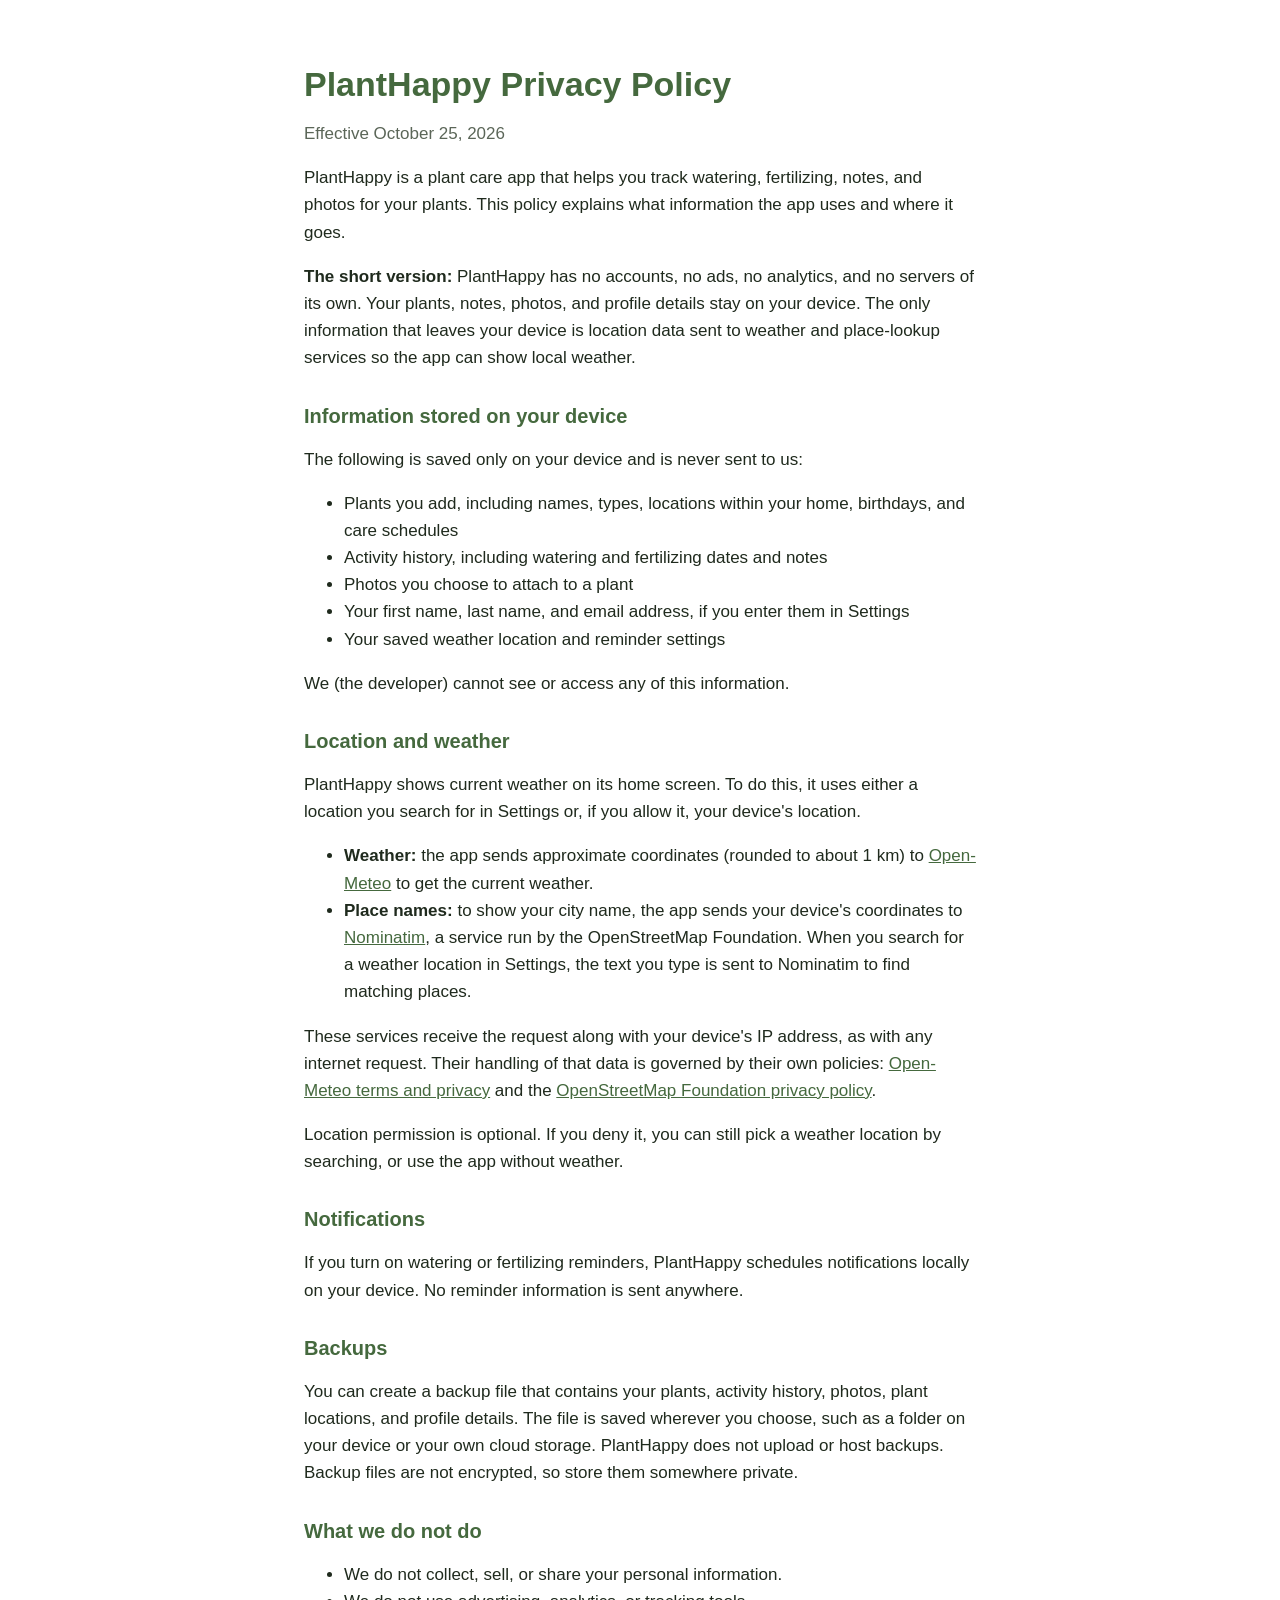
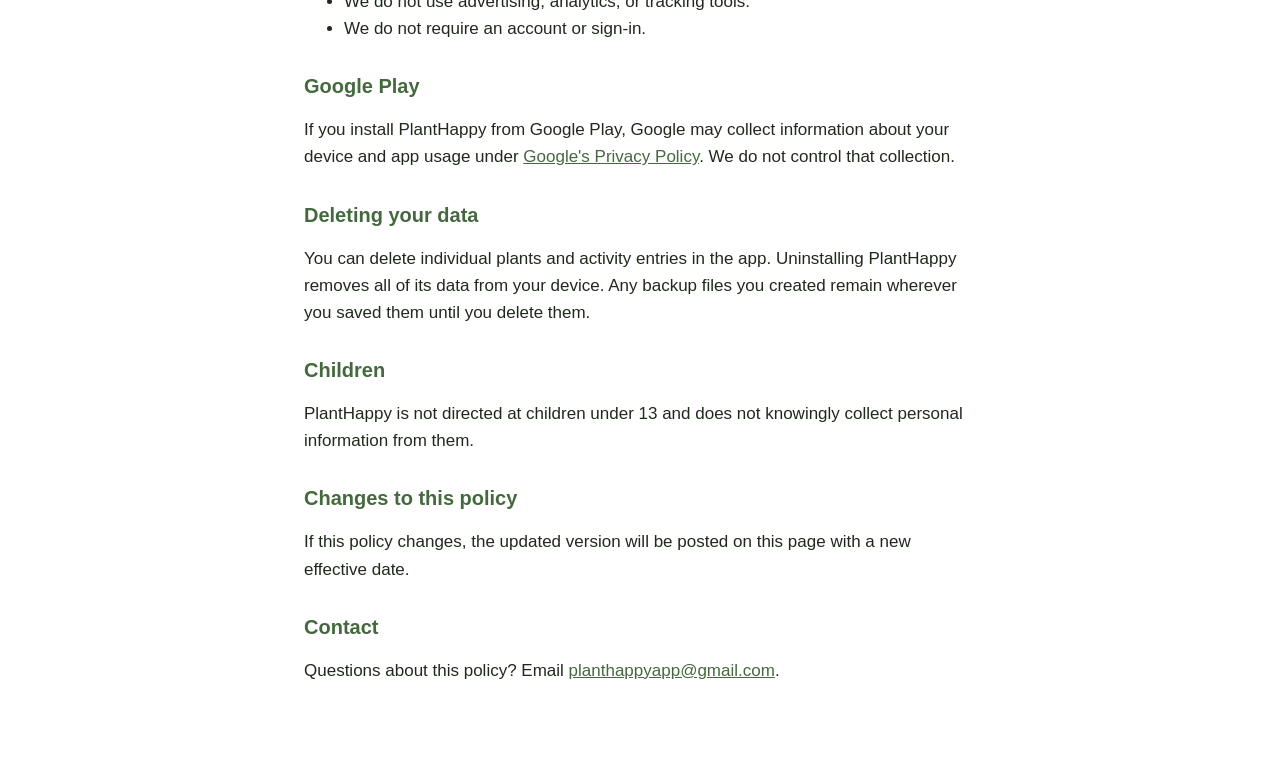
==== privacy/index.html @ c616aaad "Add PlantHappy site with privacy policy" ====
<!doctype html>
<html lang="en">
<head>
<meta charset="utf-8">
<meta name="viewport" content="width=device-width, initial-scale=1">
<title>PlantHappy Privacy Policy</title>
<link rel="stylesheet" href="../style.css">
</head>
<body>
<main>
<h1>PlantHappy Privacy Policy</h1>
<p class="meta">Effective October 25, 2026</p>

<p>PlantHappy is a plant care app that helps you track watering, fertilizing, notes, and photos for your plants. This policy explains what information the app uses and where it goes.</p>

<p><strong>The short version:</strong> PlantHappy has no accounts, no ads, no analytics, and no servers of its own. Your plants, notes, photos, and profile details stay on your device. The only information that leaves your device is location data sent to weather and place-lookup services so the app can show local weather.</p>

<h2>Information stored on your device</h2>
<p>The following is saved only on your device and is never sent to us:</p>
<ul>
<li>Plants you add, including names, types, locations within your home, birthdays, and care schedules</li>
<li>Activity history, including watering and fertilizing dates and notes</li>
<li>Photos you choose to attach to a plant</li>
<li>Your first name, last name, and email address, if you enter them in Settings</li>
<li>Your saved weather location and reminder settings</li>
</ul>
<p>We (the developer) cannot see or access any of this information.</p>

<h2>Location and weather</h2>
<p>PlantHappy shows current weather on its home screen. To do this, it uses either a location you search for in Settings or, if you allow it, your device's location.</p>
<ul>
<li><strong>Weather:</strong> the app sends approximate coordinates (rounded to about 1 km) to <a href="https://open-meteo.com/">Open-Meteo</a> to get the current weather.</li>
<li><strong>Place names:</strong> to show your city name, the app sends your device's coordinates to <a href="https://nominatim.openstreetmap.org/">Nominatim</a>, a service run by the OpenStreetMap Foundation. When you search for a weather location in Settings, the text you type is sent to Nominatim to find matching places.</li>
</ul>
<p>These services receive the request along with your device's IP address, as with any internet request. Their handling of that data is governed by their own policies: <a href="https://open-meteo.com/en/terms">Open-Meteo terms and privacy</a> and the <a href="https://osmfoundation.org/wiki/Privacy_Policy">OpenStreetMap Foundation privacy policy</a>.</p>
<p>Location permission is optional. If you deny it, you can still pick a weather location by searching, or use the app without weather.</p>

<h2>Notifications</h2>
<p>If you turn on watering or fertilizing reminders, PlantHappy schedules notifications locally on your device. No reminder information is sent anywhere.</p>

<h2>Backups</h2>
<p>You can create a backup file that contains your plants, activity history, photos, plant locations, and profile details. The file is saved wherever you choose, such as a folder on your device or your own cloud storage. PlantHappy does not upload or host backups. Backup files are not encrypted, so store them somewhere private.</p>

<h2>What we do not do</h2>
<ul>
<li>We do not collect, sell, or share your personal information.</li>
<li>We do not use advertising, analytics, or tracking tools.</li>
<li>We do not require an account or sign-in.</li>
</ul>

<h2>Google Play</h2>
<p>If you install PlantHappy from Google Play, Google may collect information about your device and app usage under <a href="https://policies.google.com/privacy">Google's Privacy Policy</a>. We do not control that collection.</p>

<h2>Deleting your data</h2>
<p>You can delete individual plants and activity entries in the app. Uninstalling PlantHappy removes all of its data from your device. Any backup files you created remain wherever you saved them until you delete them.</p>

<h2>Children</h2>
<p>PlantHappy is not directed at children under 13 and does not knowingly collect personal information from them.</p>

<h2>Changes to this policy</h2>
<p>If this policy changes, the updated version will be posted on this page with a new effective date.</p>

<h2>Contact</h2>
<p>Questions about this policy? Email <a href="mailto:planthappyapp@gmail.com">planthappyapp@gmail.com</a>.</p>
</main>
</body>
</html>
---- style.css ----
:root {
  --bg: #ffffff;
  --text: #1f2a1d;
  --muted: #5b6658;
  --accent: #45693e;
}
@media (prefers-color-scheme: dark) {
  :root {
    --bg: #141a13;
    --text: #e6ece4;
    --muted: #a3ad9f;
    --accent: #8fc283;
  }
}
body {
  margin: 0;
  background: var(--bg);
  color: var(--text);
  font: 17px/1.6 -apple-system, BlinkMacSystemFont, "Segoe UI", Roboto, sans-serif;
}
main {
  max-width: 42rem;
  margin: 0 auto;
  padding: 2.5rem 16px 4rem;
}
h1, h2 { color: var(--accent); line-height: 1.25; }
h2 { margin-top: 2rem; font-size: 1.25rem; }
a { color: var(--accent); }
.meta { color: var(--muted); margin-top: -0.5rem; }
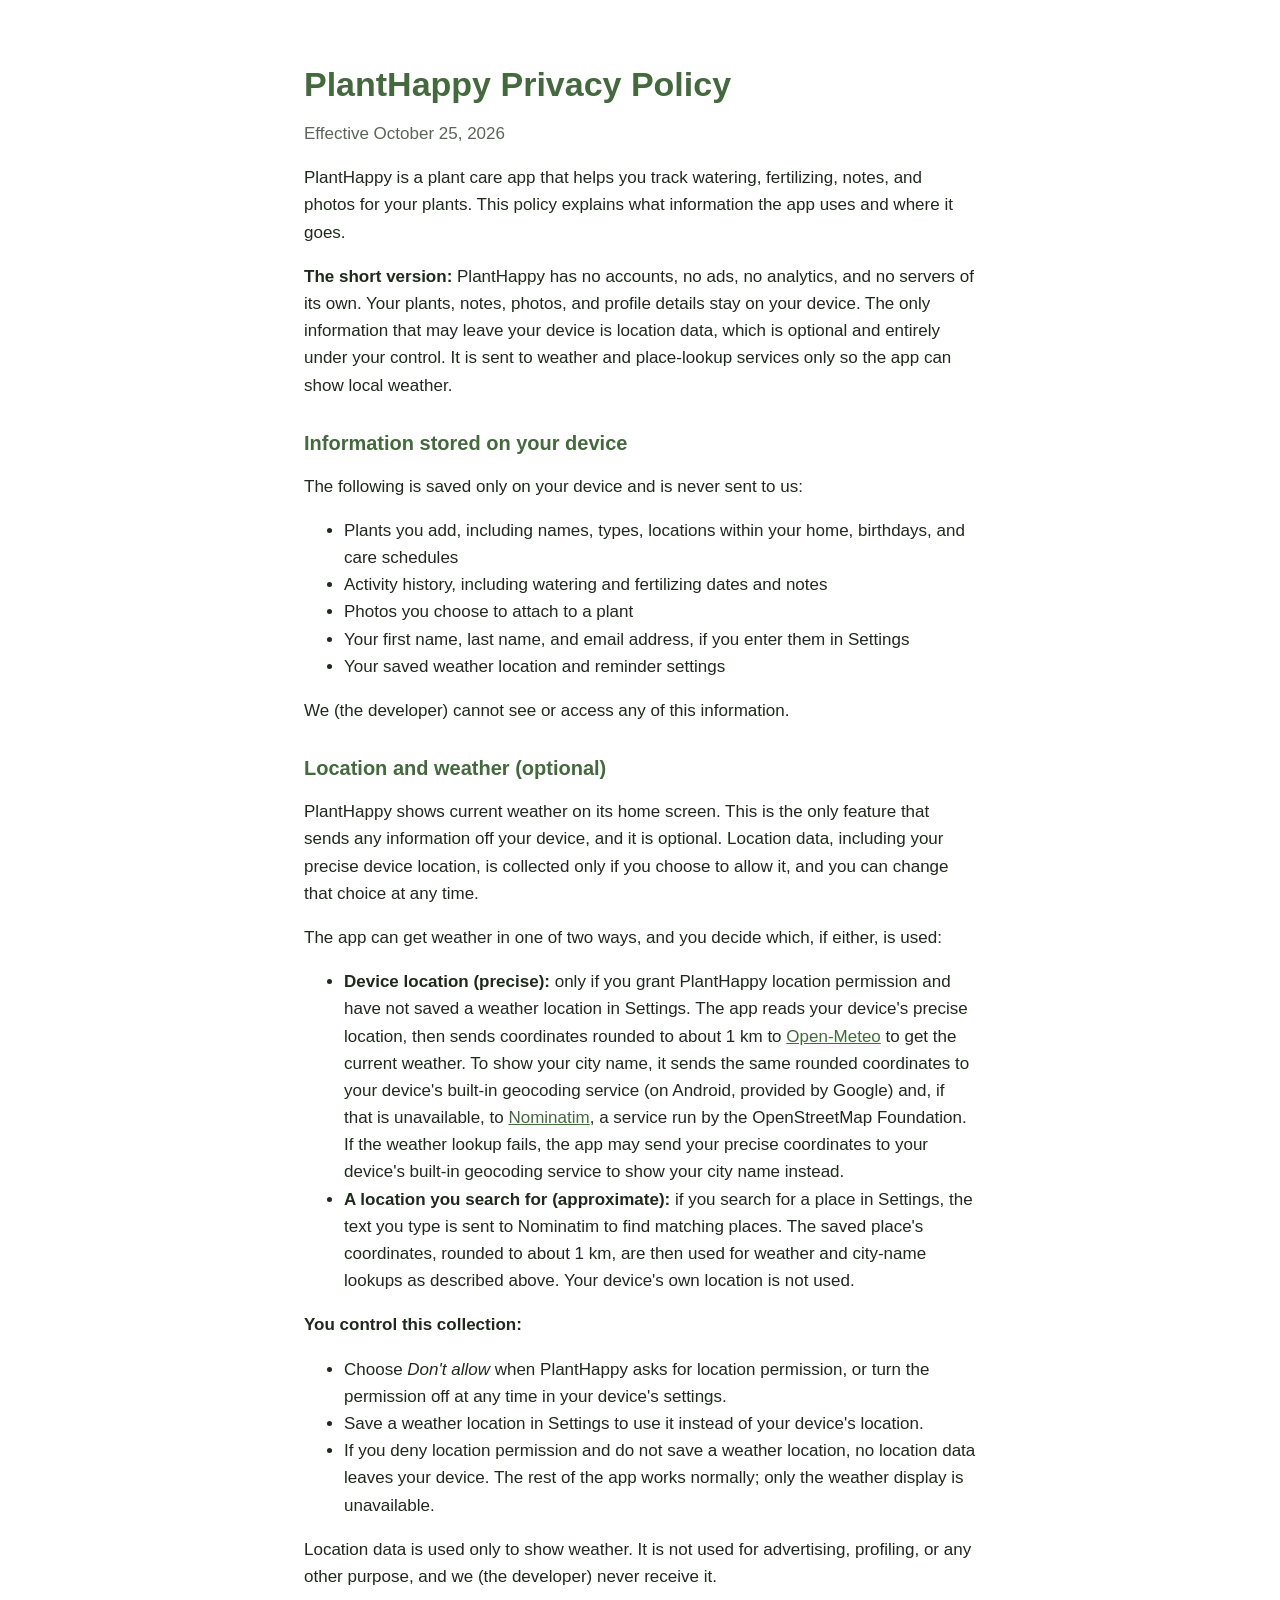
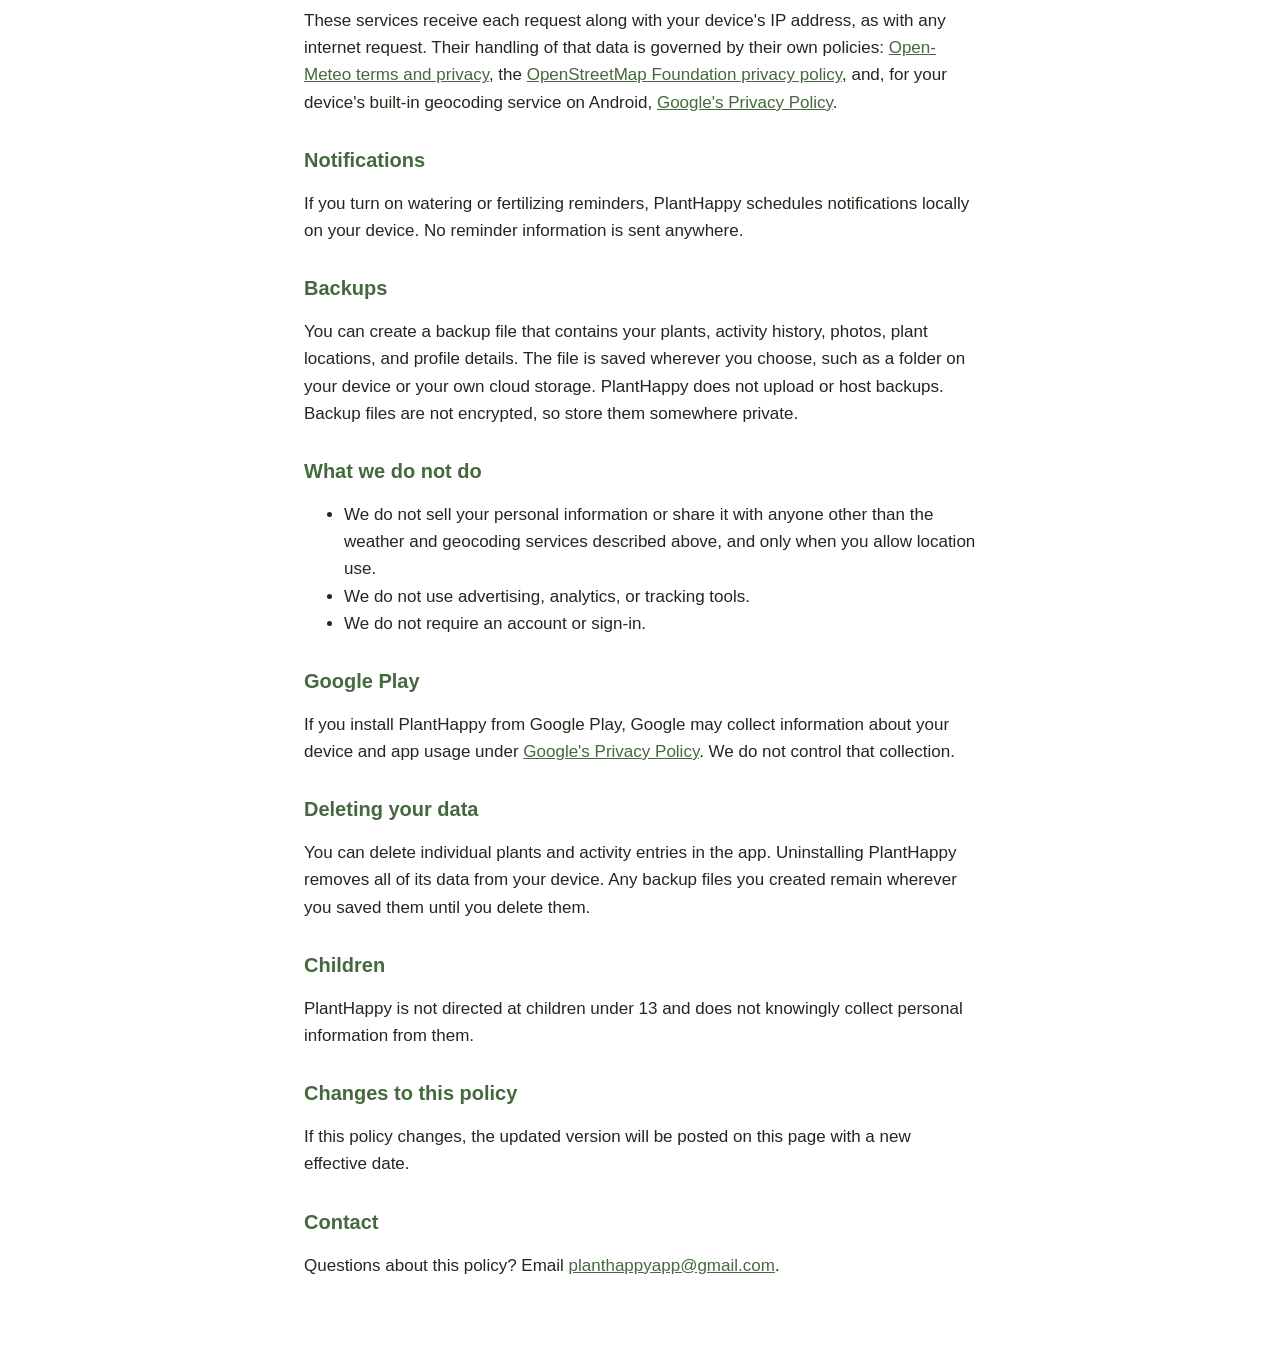
==== commit 338baa3d: "Clarify optional location collection and geocoding services in privacy policy" ====
--- a/privacy/index.html
+++ b/privacy/index.html
@@ -13,7 +13,7 @@
 
 <p>PlantHappy is a plant care app that helps you track watering, fertilizing, notes, and photos for your plants. This policy explains what information the app uses and where it goes.</p>
 
-<p><strong>The short version:</strong> PlantHappy has no accounts, no ads, no analytics, and no servers of its own. Your plants, notes, photos, and profile details stay on your device. The only information that leaves your device is location data sent to weather and place-lookup services so the app can show local weather.</p>
+<p><strong>The short version:</strong> PlantHappy has no accounts, no ads, no analytics, and no servers of its own. Your plants, notes, photos, and profile details stay on your device. The only information that may leave your device is location data, which is optional and entirely under your control. It is sent to weather and place-lookup services only so the app can show local weather.</p>
 
 <h2>Information stored on your device</h2>
 <p>The following is saved only on your device and is never sent to us:</p>
@@ -26,14 +26,21 @@
 </ul>
 <p>We (the developer) cannot see or access any of this information.</p>
 
-<h2>Location and weather</h2>
-<p>PlantHappy shows current weather on its home screen. To do this, it uses either a location you search for in Settings or, if you allow it, your device's location.</p>
+<h2>Location and weather (optional)</h2>
+<p>PlantHappy shows current weather on its home screen. This is the only feature that sends any information off your device, and it is optional. Location data, including your precise device location, is collected only if you choose to allow it, and you can change that choice at any time.</p>
+<p>The app can get weather in one of two ways, and you decide which, if either, is used:</p>
 <ul>
-<li><strong>Weather:</strong> the app sends approximate coordinates (rounded to about 1 km) to <a href="https://open-meteo.com/">Open-Meteo</a> to get the current weather.</li>
-<li><strong>Place names:</strong> to show your city name, the app sends your device's coordinates to <a href="https://nominatim.openstreetmap.org/">Nominatim</a>, a service run by the OpenStreetMap Foundation. When you search for a weather location in Settings, the text you type is sent to Nominatim to find matching places.</li>
+<li><strong>Device location (precise):</strong> only if you grant PlantHappy location permission and have not saved a weather location in Settings. The app reads your device's precise location, then sends coordinates rounded to about 1 km to <a href="https://open-meteo.com/">Open-Meteo</a> to get the current weather. To show your city name, it sends the same rounded coordinates to your device's built-in geocoding service (on Android, provided by Google) and, if that is unavailable, to <a href="https://nominatim.openstreetmap.org/">Nominatim</a>, a service run by the OpenStreetMap Foundation. If the weather lookup fails, the app may send your precise coordinates to your device's built-in geocoding service to show your city name instead.</li>
+<li><strong>A location you search for (approximate):</strong> if you search for a place in Settings, the text you type is sent to Nominatim to find matching places. The saved place's coordinates, rounded to about 1 km, are then used for weather and city-name lookups as described above. Your device's own location is not used.</li>
 </ul>
-<p>These services receive the request along with your device's IP address, as with any internet request. Their handling of that data is governed by their own policies: <a href="https://open-meteo.com/en/terms">Open-Meteo terms and privacy</a> and the <a href="https://osmfoundation.org/wiki/Privacy_Policy">OpenStreetMap Foundation privacy policy</a>.</p>
-<p>Location permission is optional. If you deny it, you can still pick a weather location by searching, or use the app without weather.</p>
+<p><strong>You control this collection:</strong></p>
+<ul>
+<li>Choose <em>Don't allow</em> when PlantHappy asks for location permission, or turn the permission off at any time in your device's settings.</li>
+<li>Save a weather location in Settings to use it instead of your device's location.</li>
+<li>If you deny location permission and do not save a weather location, no location data leaves your device. The rest of the app works normally; only the weather display is unavailable.</li>
+</ul>
+<p>Location data is used only to show weather. It is not used for advertising, profiling, or any other purpose, and we (the developer) never receive it.</p>
+<p>These services receive each request along with your device's IP address, as with any internet request. Their handling of that data is governed by their own policies: <a href="https://open-meteo.com/en/terms">Open-Meteo terms and privacy</a>, the <a href="https://osmfoundation.org/wiki/Privacy_Policy">OpenStreetMap Foundation privacy policy</a>, and, for your device's built-in geocoding service on Android, <a href="https://policies.google.com/privacy">Google's Privacy Policy</a>.</p>
 
 <h2>Notifications</h2>
 <p>If you turn on watering or fertilizing reminders, PlantHappy schedules notifications locally on your device. No reminder information is sent anywhere.</p>
@@ -43,7 +50,7 @@
 
 <h2>What we do not do</h2>
 <ul>
-<li>We do not collect, sell, or share your personal information.</li>
+<li>We do not sell your personal information or share it with anyone other than the weather and geocoding services described above, and only when you allow location use.</li>
 <li>We do not use advertising, analytics, or tracking tools.</li>
 <li>We do not require an account or sign-in.</li>
 </ul>
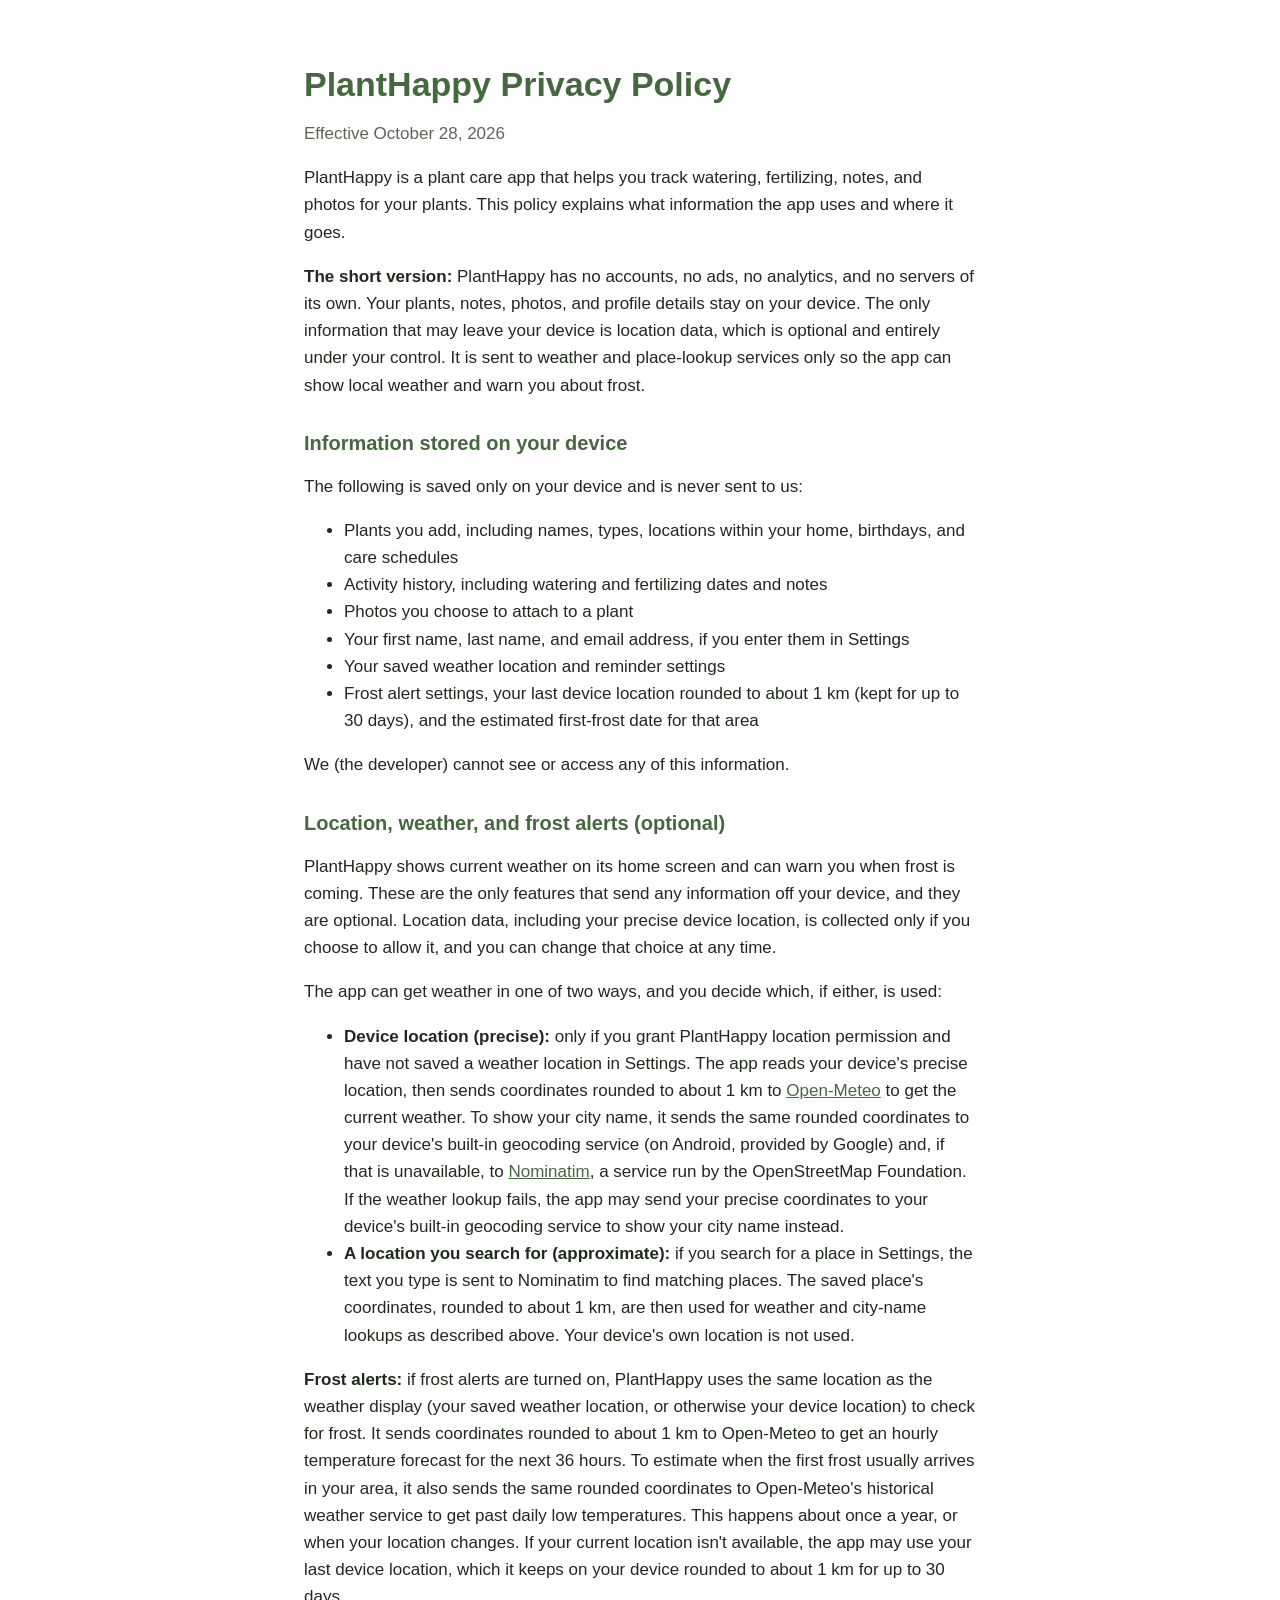
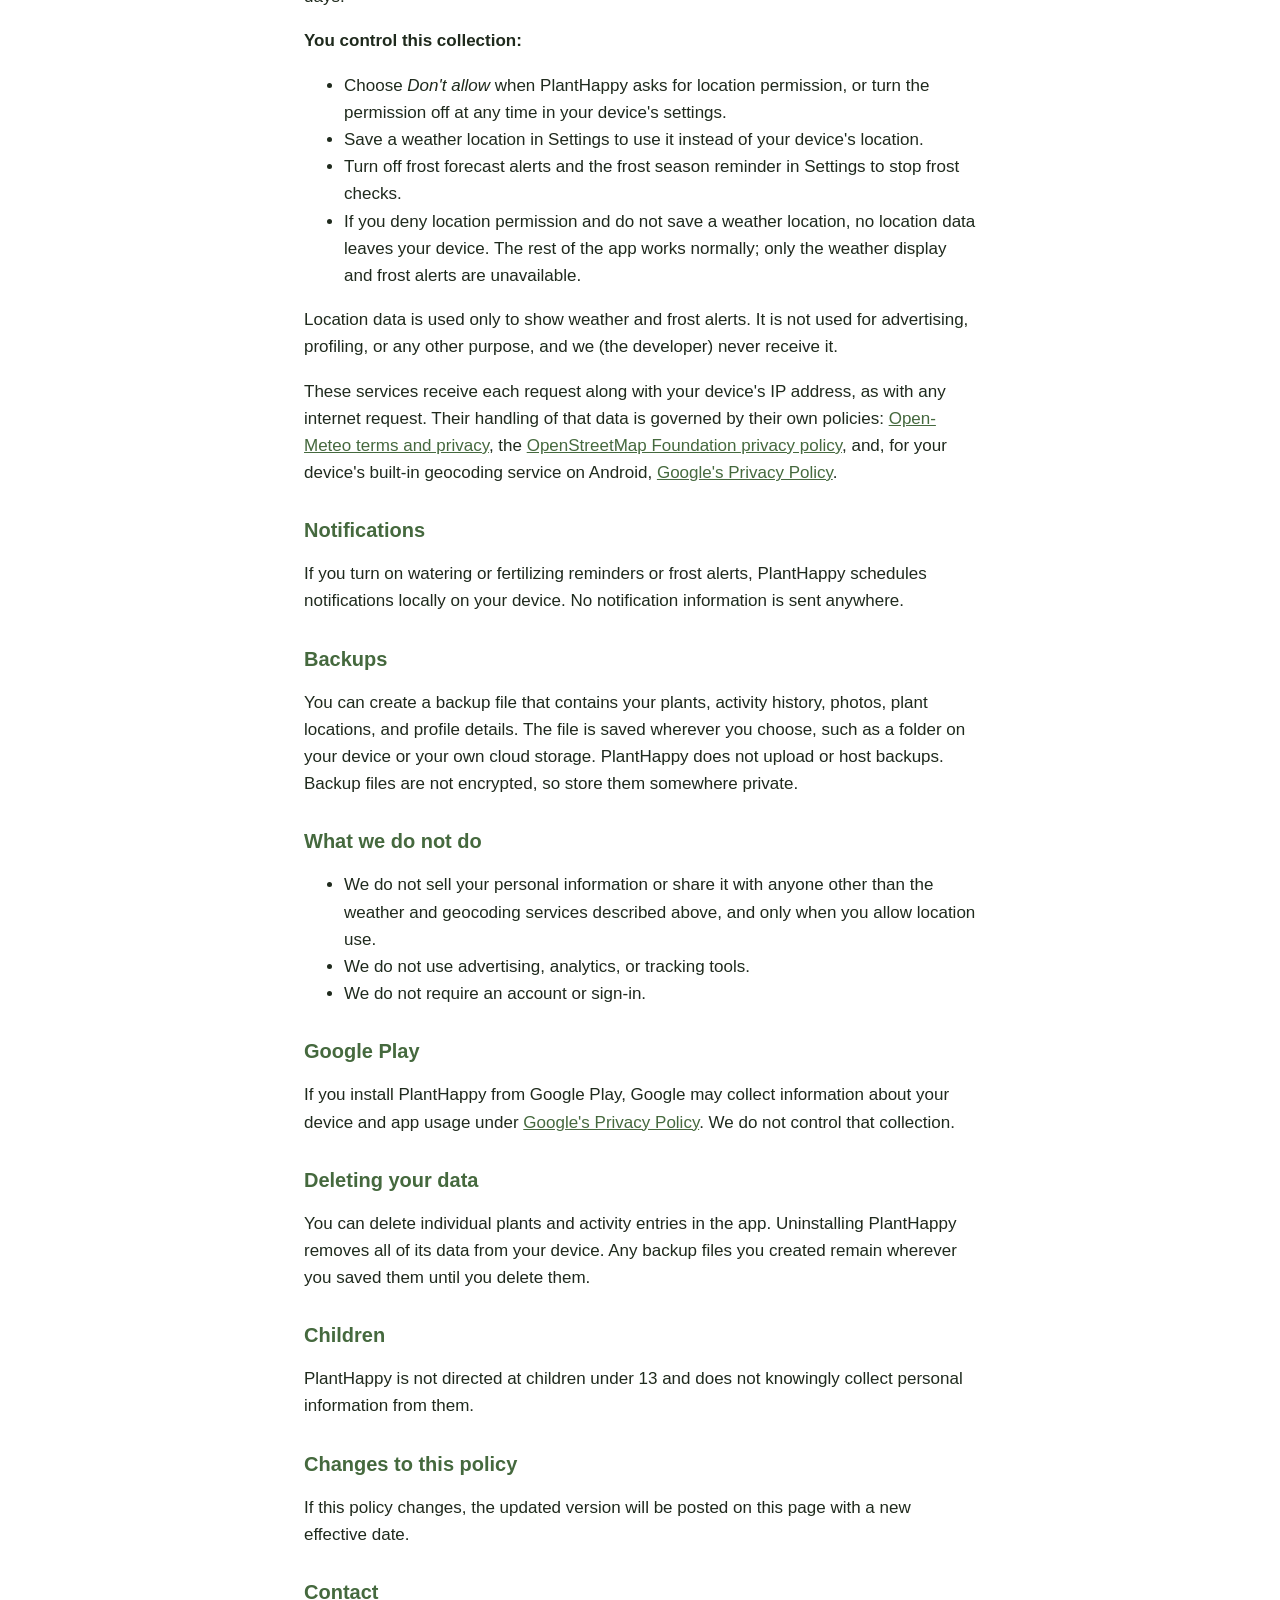
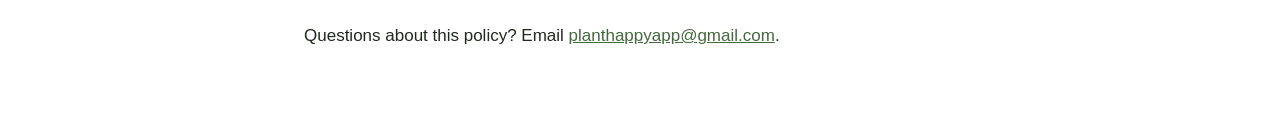
==== commit 7a40fac1: "Update privacy policy for frost alerts and PlantHappy Pro Co-Authored-By: Claude Opus 5.5 <noreply@a" ====
--- a/privacy/index.html
+++ b/privacy/index.html
@@ -9,11 +9,11 @@
 <body>
 <main>
 <h1>PlantHappy Privacy Policy</h1>
-<p class="meta">Effective October 25, 2026</p>
+<p class="meta">Effective October 28, 2026</p>
 
 <p>PlantHappy is a plant care app that helps you track watering, fertilizing, notes, and photos for your plants. This policy explains what information the app uses and where it goes.</p>
 
-<p><strong>The short version:</strong> PlantHappy has no accounts, no ads, no analytics, and no servers of its own. Your plants, notes, photos, and profile details stay on your device. The only information that may leave your device is location data, which is optional and entirely under your control. It is sent to weather and place-lookup services only so the app can show local weather.</p>
+<p><strong>The short version:</strong> PlantHappy has no accounts, no ads, no analytics, and no servers of its own. Your plants, notes, photos, and profile details stay on your device. The only information that may leave your device is location data, which is optional and entirely under your control. It is sent to weather and place-lookup services only so the app can show local weather and warn you about frost.</p>
 
 <h2>Information stored on your device</h2>
 <p>The following is saved only on your device and is never sent to us:</p>
@@ -23,27 +23,30 @@
 <li>Photos you choose to attach to a plant</li>
 <li>Your first name, last name, and email address, if you enter them in Settings</li>
 <li>Your saved weather location and reminder settings</li>
+<li>Frost alert settings, your last device location rounded to about 1 km (kept for up to 30 days), and the estimated first-frost date for that area</li>
 </ul>
 <p>We (the developer) cannot see or access any of this information.</p>
 
-<h2>Location and weather (optional)</h2>
-<p>PlantHappy shows current weather on its home screen. This is the only feature that sends any information off your device, and it is optional. Location data, including your precise device location, is collected only if you choose to allow it, and you can change that choice at any time.</p>
+<h2>Location, weather, and frost alerts (optional)</h2>
+<p>PlantHappy shows current weather on its home screen and can warn you when frost is coming. These are the only features that send any information off your device, and they are optional. Location data, including your precise device location, is collected only if you choose to allow it, and you can change that choice at any time.</p>
 <p>The app can get weather in one of two ways, and you decide which, if either, is used:</p>
 <ul>
 <li><strong>Device location (precise):</strong> only if you grant PlantHappy location permission and have not saved a weather location in Settings. The app reads your device's precise location, then sends coordinates rounded to about 1 km to <a href="https://open-meteo.com/">Open-Meteo</a> to get the current weather. To show your city name, it sends the same rounded coordinates to your device's built-in geocoding service (on Android, provided by Google) and, if that is unavailable, to <a href="https://nominatim.openstreetmap.org/">Nominatim</a>, a service run by the OpenStreetMap Foundation. If the weather lookup fails, the app may send your precise coordinates to your device's built-in geocoding service to show your city name instead.</li>
 <li><strong>A location you search for (approximate):</strong> if you search for a place in Settings, the text you type is sent to Nominatim to find matching places. The saved place's coordinates, rounded to about 1 km, are then used for weather and city-name lookups as described above. Your device's own location is not used.</li>
 </ul>
+<p><strong>Frost alerts:</strong> if frost alerts are turned on, PlantHappy uses the same location as the weather display (your saved weather location, or otherwise your device location) to check for frost. It sends coordinates rounded to about 1 km to Open-Meteo to get an hourly temperature forecast for the next 36 hours. To estimate when the first frost usually arrives in your area, it also sends the same rounded coordinates to Open-Meteo's historical weather service to get past daily low temperatures. This happens about once a year, or when your location changes. If your current location isn't available, the app may use your last device location, which it keeps on your device rounded to about 1 km for up to 30 days.</p>
 <p><strong>You control this collection:</strong></p>
 <ul>
 <li>Choose <em>Don't allow</em> when PlantHappy asks for location permission, or turn the permission off at any time in your device's settings.</li>
 <li>Save a weather location in Settings to use it instead of your device's location.</li>
-<li>If you deny location permission and do not save a weather location, no location data leaves your device. The rest of the app works normally; only the weather display is unavailable.</li>
+<li>Turn off frost forecast alerts and the frost season reminder in Settings to stop frost checks.</li>
+<li>If you deny location permission and do not save a weather location, no location data leaves your device. The rest of the app works normally; only the weather display and frost alerts are unavailable.</li>
 </ul>
-<p>Location data is used only to show weather. It is not used for advertising, profiling, or any other purpose, and we (the developer) never receive it.</p>
+<p>Location data is used only to show weather and frost alerts. It is not used for advertising, profiling, or any other purpose, and we (the developer) never receive it.</p>
 <p>These services receive each request along with your device's IP address, as with any internet request. Their handling of that data is governed by their own policies: <a href="https://open-meteo.com/en/terms">Open-Meteo terms and privacy</a>, the <a href="https://osmfoundation.org/wiki/Privacy_Policy">OpenStreetMap Foundation privacy policy</a>, and, for your device's built-in geocoding service on Android, <a href="https://policies.google.com/privacy">Google's Privacy Policy</a>.</p>
 
 <h2>Notifications</h2>
-<p>If you turn on watering or fertilizing reminders, PlantHappy schedules notifications locally on your device. No reminder information is sent anywhere.</p>
+<p>If you turn on watering or fertilizing reminders or frost alerts, PlantHappy schedules notifications locally on your device. No notification information is sent anywhere.</p>
 
 <h2>Backups</h2>
 <p>You can create a backup file that contains your plants, activity history, photos, plant locations, and profile details. The file is saved wherever you choose, such as a folder on your device or your own cloud storage. PlantHappy does not upload or host backups. Backup files are not encrypted, so store them somewhere private.</p>
--- a/style.css
+++ b/style.css
@@ -27,3 +27,11 @@
 h2 { margin-top: 2rem; font-size: 1.25rem; }
 a { color: var(--accent); }
 .meta { color: var(--muted); margin-top: -0.5rem; }
+.tagline { font-size: 1.2rem; margin-top: -0.25rem; }
+footer {
+  margin-top: 3rem;
+  padding-top: 1rem;
+  border-top: 1px solid var(--muted);
+  color: var(--muted);
+  font-size: 0.95rem;
+}
